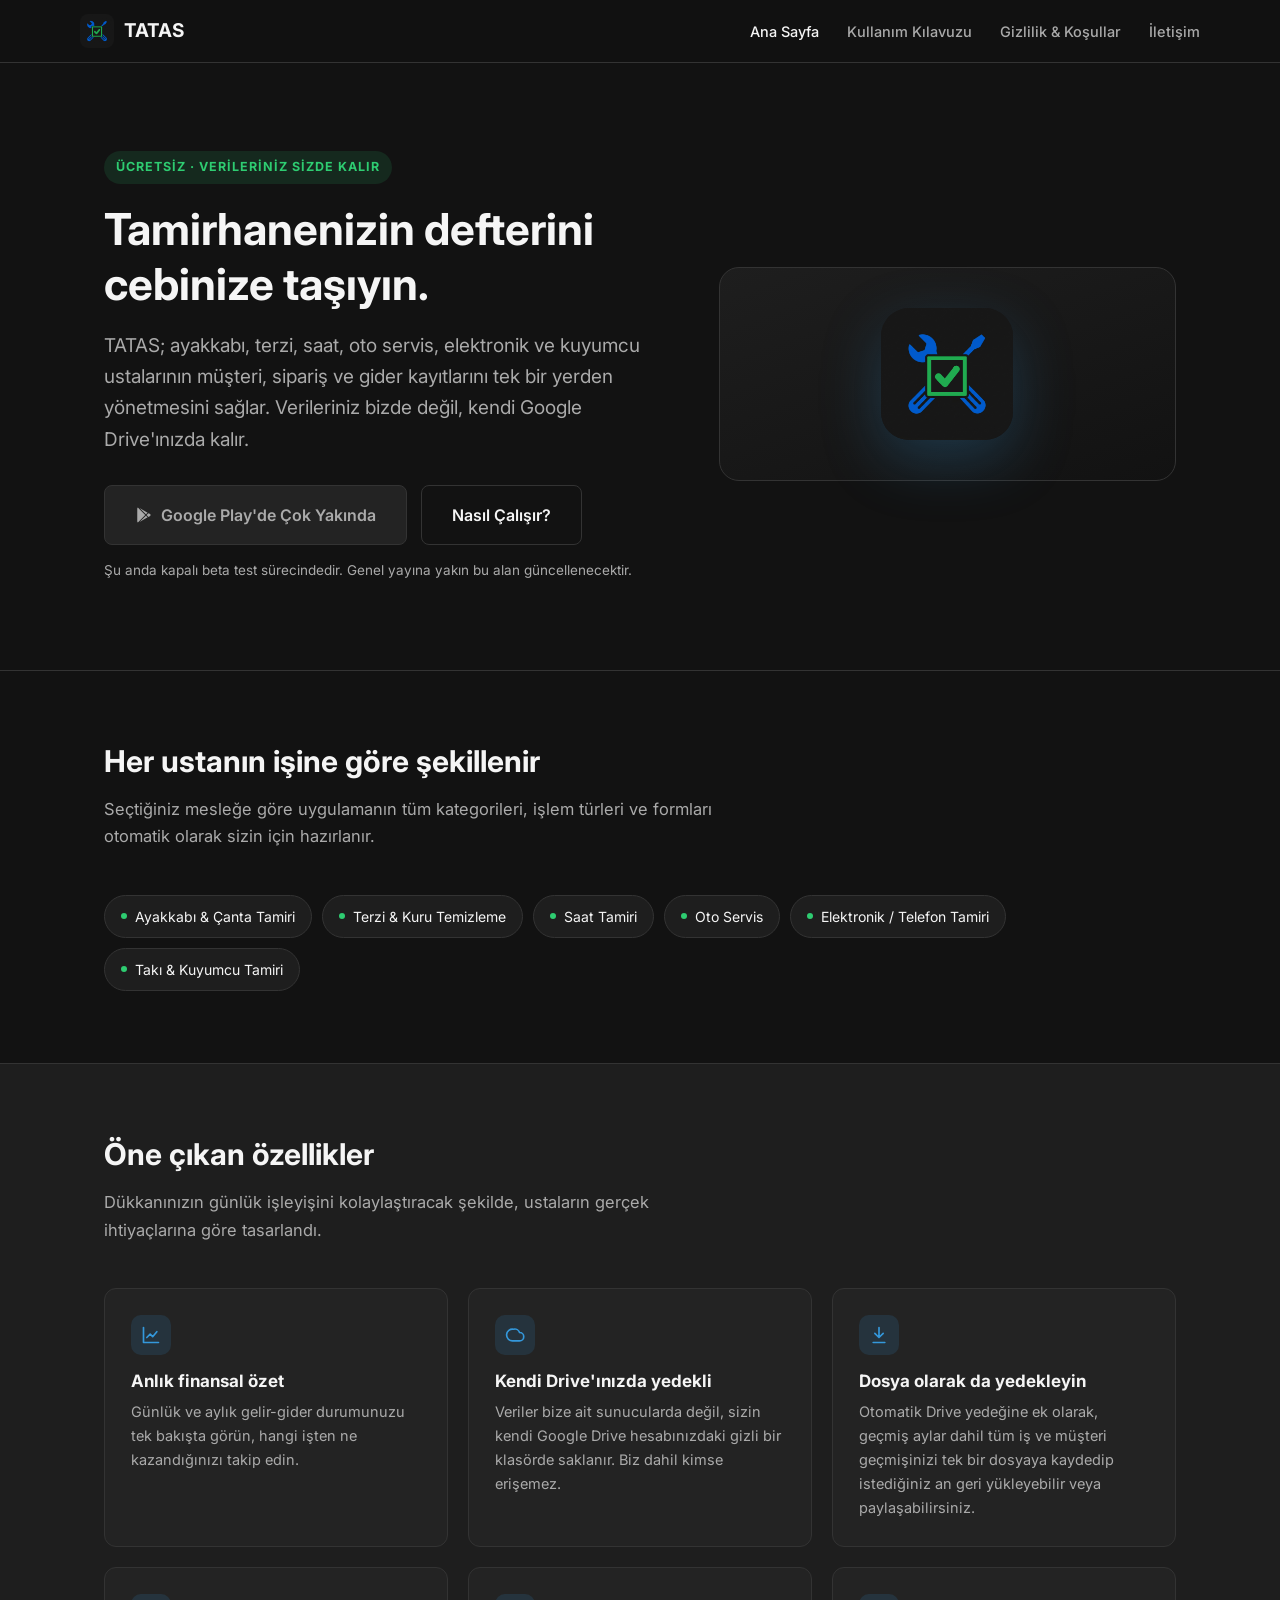
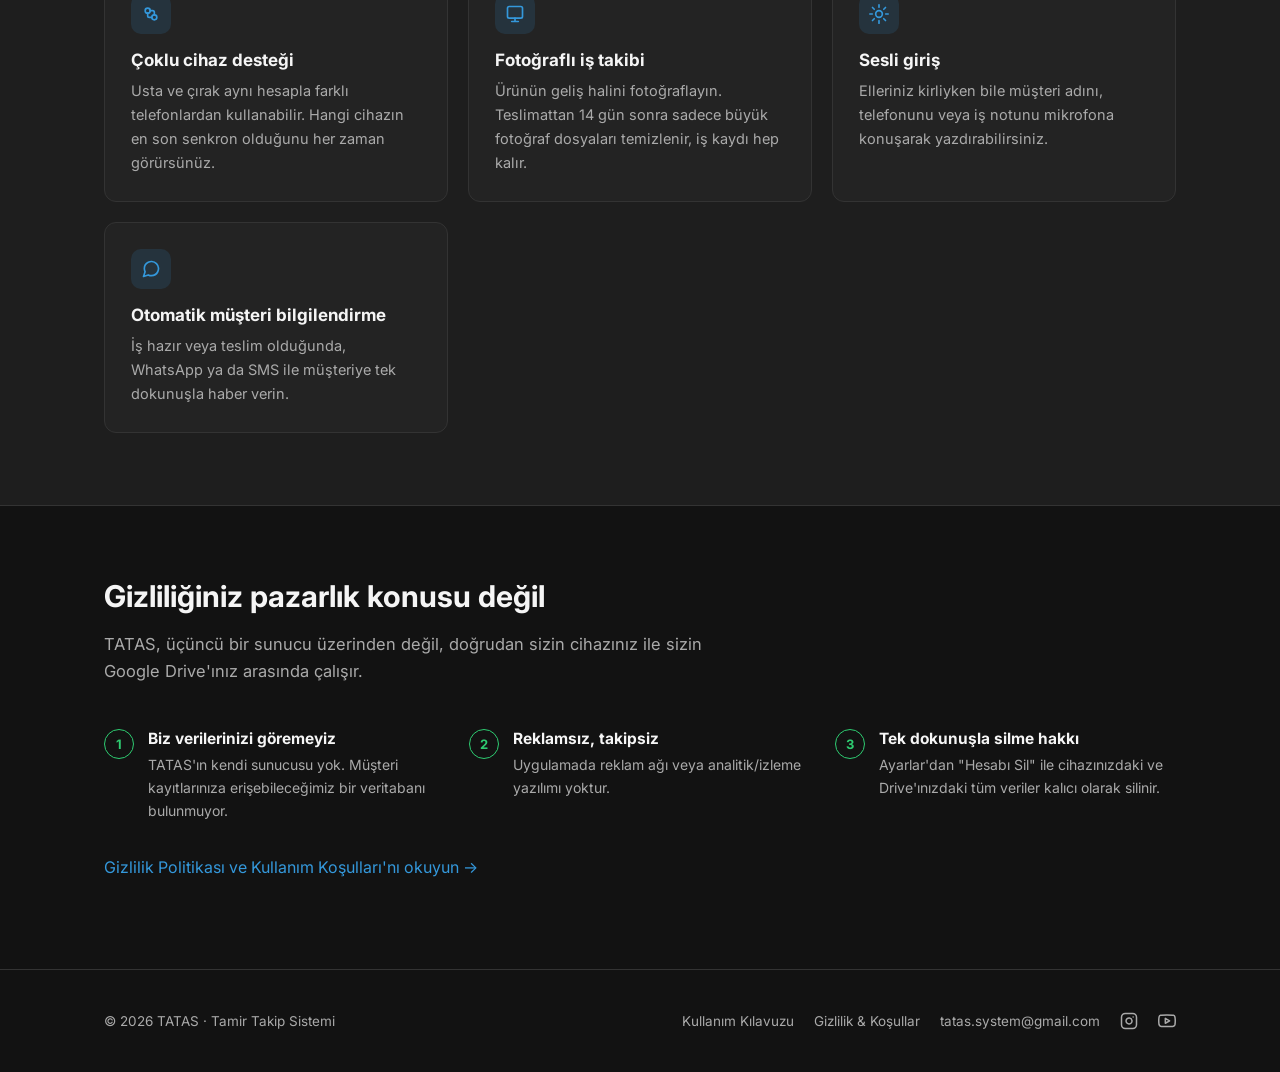
==== index.html @ a0e90cfa "Google Search Console site dogrulama meta etiketi ekle OAuth branding dogrulamasi icin tatas-system." ====
<!doctype html>
<html lang="tr">
<head>
  <meta charset="UTF-8">
  <meta name="viewport" content="width=device-width, initial-scale=1.0">
  <title>TATAS — Tamir Takip Sistemi</title>
  <meta name="description" content="TATAS, tamir ve bakım işletmeleri için ücretsiz, verilerinizi kendi Google Drive'ınızda tutan bir müşteri ve iş takip uygulamasıdır.">
  <meta name="google-site-verification" content="QL9wcy5f9IL57HP7pMxG51lnb5MrycVQXqGRYBesB2k" />
  <link rel="icon" href="img/favicon.png">
  <link rel="preconnect" href="https://fonts.googleapis.com">
  <link rel="preconnect" href="https://fonts.gstatic.com" crossorigin>
  <link href="https://fonts.googleapis.com/css2?family=Inter:wght@400;500;600;700&display=swap" rel="stylesheet">
  <link rel="stylesheet" href="css/style.css">
</head>
<body>

  <header class="site-header">
    <div class="container nav">
      <a class="brand" href="index.html">
        <img src="img/icon.png" alt="">
        <span>TATAS</span>
      </a>
      <button class="nav-toggle" id="navToggle" aria-label="Menüyü aç/kapat" aria-expanded="false">
        <svg width="18" height="18" viewBox="0 0 24 24" fill="none" stroke="currentColor" stroke-width="2"><line x1="3" y1="6" x2="21" y2="6"/><line x1="3" y1="12" x2="21" y2="12"/><line x1="3" y1="18" x2="21" y2="18"/></svg>
      </button>
      <ul class="nav-links" id="navLinks">
        <li><a href="index.html" class="active">Ana Sayfa</a></li>
        <li><a href="kullanim-kilavuzu.html">Kullanım Kılavuzu</a></li>
        <li><a href="yasal.html">Gizlilik &amp; Koşullar</a></li>
        <li><a href="iletisim.html">İletişim</a></li>
      </ul>
    </div>
  </header>

  <main>
    <!-- ================= HERO ================= -->
    <section class="hero">
      <div class="container hero-inner">
        <div>
          <span class="eyebrow">Ücretsiz · Verileriniz Sizde Kalır</span>
          <h1>Tamirhanenizin defterini cebinize taşıyın.</h1>
          <p class="lede">TATAS; ayakkabı, terzi, saat, oto servis, elektronik ve kuyumcu ustalarının müşteri, sipariş ve gider kayıtlarını tek bir yerden yönetmesini sağlar. Verileriniz bizde değil, kendi Google Drive'ınızda kalır.</p>
          <div class="hero-actions">
            <!-- Google Play yayına alındığında bu butonu gerçek mağaza linkine bağlayın. -->
            <a href="#" class="btn btn-disabled btn-lg" aria-disabled="true">
              <svg width="18" height="18" viewBox="0 0 24 24" fill="currentColor"><path d="M3 20.5v-17c0-.59.34-1.11.84-1.35L13.69 12l-9.85 9.85c-.5-.24-.84-.76-.84-1.35zM16.81 15.12L6.05 21.34l8.49-8.49 2.27 2.27zM20.16 10.81c.35.28.58.71.58 1.19s-.22.9-.57 1.18l-2.29 1.32-2.5-2.5 2.5-2.5 2.28 1.31zM6.05 2.66l10.76 6.22-2.27 2.27L6.05 2.66z"/></svg>
              Google Play'de Çok Yakında
            </a>
            <a href="kullanim-kilavuzu.html" class="btn btn-outline btn-lg">Nasıl Çalışır?</a>
          </div>
          <p class="hero-note">Şu anda kapalı beta test sürecindedir. Genel yayına yakın bu alan güncellenecektir.</p>
        </div>
        <div class="hero-visual">
          <img src="img/icon.png" alt="TATAS uygulama simgesi">
        </div>
      </div>
    </section>

    <!-- ================= KİMLER İÇİN ================= -->
    <section class="section section-border">
      <div class="container">
        <div class="section-head">
          <h2>Her ustanın işine göre şekillenir</h2>
          <p>Seçtiğiniz mesleğe göre uygulamanın tüm kategorileri, işlem türleri ve formları otomatik olarak sizin için hazırlanır.</p>
        </div>
        <div class="pill-row">
          <span class="pill"><span class="dot"></span>Ayakkabı &amp; Çanta Tamiri</span>
          <span class="pill"><span class="dot"></span>Terzi &amp; Kuru Temizleme</span>
          <span class="pill"><span class="dot"></span>Saat Tamiri</span>
          <span class="pill"><span class="dot"></span>Oto Servis</span>
          <span class="pill"><span class="dot"></span>Elektronik / Telefon Tamiri</span>
          <span class="pill"><span class="dot"></span>Takı &amp; Kuyumcu Tamiri</span>
        </div>
      </div>
    </section>

    <!-- ================= ÖZELLİKLER ================= -->
    <section class="section section-alt section-border">
      <div class="container">
        <div class="section-head">
          <h2>Öne çıkan özellikler</h2>
          <p>Dükkanınızın günlük işleyişini kolaylaştıracak şekilde, ustaların gerçek ihtiyaçlarına göre tasarlandı.</p>
        </div>
        <div class="grid">

          <div class="card">
            <div class="icon"><svg viewBox="0 0 24 24" fill="none" stroke="currentColor" stroke-width="2" stroke-linecap="round" stroke-linejoin="round"><path d="M3 3v18h18M7 15l4-4 3 3 5-6"/></svg></div>
            <h3>Anlık finansal özet</h3>
            <p>Günlük ve aylık gelir-gider durumunuzu tek bakışta görün, hangi işten ne kazandığınızı takip edin.</p>
          </div>

          <div class="card">
            <div class="icon"><svg viewBox="0 0 24 24" fill="none" stroke="currentColor" stroke-width="2" stroke-linecap="round" stroke-linejoin="round"><path d="M17.5 19H9a7 7 0 111.1-13.9A6 6 0 0117.5 9a4.5 4.5 0 010 10z"/></svg></div>
            <h3>Kendi Drive'ınızda yedekli</h3>
            <p>Veriler bize ait sunucularda değil, sizin kendi Google Drive hesabınızdaki gizli bir klasörde saklanır. Biz dahil kimse erişemez.</p>
          </div>

          <div class="card">
            <div class="icon"><svg viewBox="0 0 24 24" fill="none" stroke="currentColor" stroke-width="2" stroke-linecap="round" stroke-linejoin="round"><path d="M12 3v12M7 10l5 5 5-5M5 21h14"/></svg></div>
            <h3>Dosya olarak da yedekleyin</h3>
            <p>Otomatik Drive yedeğine ek olarak, geçmiş aylar dahil tüm iş ve müşteri geçmişinizi tek bir dosyaya kaydedip istediğiniz an geri yükleyebilir veya paylaşabilirsiniz.</p>
          </div>

          <div class="card">
            <div class="icon"><svg viewBox="0 0 24 24" fill="none" stroke="currentColor" stroke-width="2" stroke-linecap="round" stroke-linejoin="round"><circle cx="8" cy="8" r="3"/><circle cx="16" cy="16" r="3"/><path d="M8 11v3a2 2 0 002 2h3M16 13v-3a2 2 0 00-2-2h-3"/></svg></div>
            <h3>Çoklu cihaz desteği</h3>
            <p>Usta ve çırak aynı hesapla farklı telefonlardan kullanabilir. Hangi cihazın en son senkron olduğunu her zaman görürsünüz.</p>
          </div>

          <div class="card">
            <div class="icon"><svg viewBox="0 0 24 24" fill="none" stroke="currentColor" stroke-width="2" stroke-linecap="round" stroke-linejoin="round"><rect x="3" y="3" width="18" height="14" rx="2"/><path d="M8 21h8M12 17v4"/></svg></div>
            <h3>Fotoğraflı iş takibi</h3>
            <p>Ürünün geliş halini fotoğraflayın. Teslimattan 14 gün sonra sadece büyük fotoğraf dosyaları temizlenir, iş kaydı hep kalır.</p>
          </div>

          <div class="card">
            <div class="icon"><svg viewBox="0 0 24 24" fill="none" stroke="currentColor" stroke-width="2" stroke-linecap="round" stroke-linejoin="round"><path d="M12 1v3M12 20v3M4.2 4.2l2.1 2.1M17.7 17.7l2.1 2.1M1 12h3M20 12h3M4.2 19.8l2.1-2.1M17.7 6.3l2.1-2.1"/><circle cx="12" cy="12" r="4"/></svg></div>
            <h3>Sesli giriş</h3>
            <p>Elleriniz kirliyken bile müşteri adını, telefonunu veya iş notunu mikrofona konuşarak yazdırabilirsiniz.</p>
          </div>

          <div class="card">
            <div class="icon"><svg viewBox="0 0 24 24" fill="none" stroke="currentColor" stroke-width="2" stroke-linecap="round" stroke-linejoin="round"><path d="M21 11.5a8.38 8.38 0 01-.9 3.8 8.5 8.5 0 01-7.6 4.7 8.38 8.38 0 01-3.8-.9L3 21l1.9-5.7a8.38 8.38 0 01-.9-3.8 8.5 8.5 0 014.7-7.6 8.38 8.38 0 013.8-.9h.5a8.48 8.48 0 018 8v.5z"/></svg></div>
            <h3>Otomatik müşteri bilgilendirme</h3>
            <p>İş hazır veya teslim olduğunda, WhatsApp ya da SMS ile müşteriye tek dokunuşla haber verin.</p>
          </div>

        </div>
      </div>
    </section>

    <!-- ================= GÜVEN ================= -->
    <section class="section">
      <div class="container">
        <div class="section-head">
          <h2>Gizliliğiniz pazarlık konusu değil</h2>
          <p>TATAS, üçüncü bir sunucu üzerinden değil, doğrudan sizin cihazınız ile sizin Google Drive'ınız arasında çalışır.</p>
        </div>
        <div class="trust">
          <div class="item">
            <span class="num">1</span>
            <div>
              <h4>Biz verilerinizi göremeyiz</h4>
              <p>TATAS'ın kendi sunucusu yok. Müşteri kayıtlarınıza erişebileceğimiz bir veritabanı bulunmuyor.</p>
            </div>
          </div>
          <div class="item">
            <span class="num">2</span>
            <div>
              <h4>Reklamsız, takipsiz</h4>
              <p>Uygulamada reklam ağı veya analitik/izleme yazılımı yoktur.</p>
            </div>
          </div>
          <div class="item">
            <span class="num">3</span>
            <div>
              <h4>Tek dokunuşla silme hakkı</h4>
              <p>Ayarlar'dan "Hesabı Sil" ile cihazınızdaki ve Drive'ınızdaki tüm veriler kalıcı olarak silinir.</p>
            </div>
          </div>
        </div>
        <p style="margin-top:32px;"><a href="yasal.html">Gizlilik Politikası ve Kullanım Koşulları'nı okuyun →</a></p>
      </div>
    </section>
  </main>

  <footer class="site-footer">
    <div class="container footer-inner">
      <span>© 2026 TATAS · Tamir Takip Sistemi</span>
      <ul class="footer-links">
        <li><a href="kullanim-kilavuzu.html">Kullanım Kılavuzu</a></li>
        <li><a href="yasal.html">Gizlilik &amp; Koşullar</a></li>
        <li><a href="mailto:tatas.system@gmail.com">tatas.system@gmail.com</a></li>
        <li class="footer-social-item"><a href="https://www.instagram.com/tatas.app/" target="_blank" rel="noopener" aria-label="Instagram"><svg viewBox="0 0 24 24" fill="none" stroke="currentColor" stroke-width="2" stroke-linecap="round" stroke-linejoin="round"><rect x="2" y="2" width="20" height="20" rx="5"/><path d="M16 11.37A4 4 0 1112.63 8 4 4 0 0116 11.37z"/><line x1="17.5" y1="6.5" x2="17.5" y2="6.5"/></svg></a></li>
        <li class="footer-social-item"><a href="https://www.youtube.com/@TATASAPP" target="_blank" rel="noopener" aria-label="YouTube"><svg viewBox="0 0 24 24" fill="none" stroke="currentColor" stroke-width="2" stroke-linecap="round" stroke-linejoin="round"><path d="M22.54 6.42a2.78 2.78 0 00-1.94-2C18.88 4 12 4 12 4s-6.88 0-8.6.46a2.78 2.78 0 00-1.94 2A29 29 0 001 11.75a29 29 0 00.46 5.33A2.78 2.78 0 003.4 19c1.72.46 8.6.46 8.6.46s6.88 0 8.6-.46a2.78 2.78 0 001.94-2 29 29 0 00.46-5.25 29 29 0 00-.46-5.33z"/><polygon points="9.75 15.02 15.5 11.75 9.75 8.48 9.75 15.02"/></svg></a></li>
      </ul>
    </div>
  </footer>

  <script>
    var toggle = document.getElementById('navToggle');
    var links = document.getElementById('navLinks');
    if (toggle) {
      toggle.addEventListener('click', function () {
        var open = links.classList.toggle('is-open');
        toggle.setAttribute('aria-expanded', open ? 'true' : 'false');
      });
    }
  </script>
</body>
</html>
---- css/style.css ----
/* ==========================================================================
   TATAS — Ortak Stil Dosyası
   Renk paleti, uygulamanın kendi tema dosyasından (src/constants/theme.ts)
   birebir alınmıştır — web sitesi ile uygulama aynı görsel kimliği paylaşır.
   ========================================================================== */

:root {
  --bg: #121212;
  --surface: #1E1E1E;
  --surface-raised: #232323;
  --primary: #3498DB;
  --primary-dim: #2A79AD;
  --secondary: #2ECC71;
  --text: #F5F5F5;
  --text-secondary: #AAAAAA;
  --border: #333333;
  --error: #E74C3C;

  --max-width: 1120px;
  --radius: 12px;
  --radius-sm: 8px;
}

* { box-sizing: border-box; }

html { scroll-behavior: smooth; }

body {
  margin: 0;
  background: var(--bg);
  color: var(--text);
  font-family: "Inter", -apple-system, BlinkMacSystemFont, "Segoe UI", Roboto, sans-serif;
  font-size: 16px;
  line-height: 1.65;
  -webkit-font-smoothing: antialiased;
}

h1, h2, h3, h4 {
  font-family: "Inter", -apple-system, BlinkMacSystemFont, "Segoe UI", Roboto, sans-serif;
  font-weight: 700;
  line-height: 1.25;
  text-wrap: balance;
  margin: 0 0 16px;
}

p { margin: 0 0 16px; color: var(--text); }
p.lede { color: var(--text-secondary); font-size: 18px; }

a { color: var(--primary); text-decoration: none; }
a:hover { text-decoration: underline; }
a:focus-visible, button:focus-visible, .btn:focus-visible {
  outline: 2px solid var(--primary);
  outline-offset: 3px;
  border-radius: 4px;
}

img { max-width: 100%; display: block; }

.container {
  max-width: var(--max-width);
  margin: 0 auto;
  padding: 0 24px;
}

/* ---------------- Header / Nav ---------------- */

.site-header {
  position: sticky;
  top: 0;
  z-index: 50;
  background: rgba(18, 18, 18, 0.92);
  backdrop-filter: blur(8px);
  border-bottom: 1px solid var(--border);
}

.nav {
  display: flex;
  align-items: center;
  justify-content: space-between;
  padding: 14px 0;
  gap: 24px;
}

.brand {
  display: flex;
  align-items: center;
  gap: 10px;
  font-weight: 700;
  font-size: 19px;
  color: var(--text);
}
.brand img { width: 34px; height: 34px; border-radius: 8px; }
.brand:hover { text-decoration: none; }

.nav-links {
  display: flex;
  align-items: center;
  gap: 28px;
  list-style: none;
  margin: 0;
  padding: 0;
}
.nav-links a {
  color: var(--text-secondary);
  font-size: 14.5px;
  font-weight: 500;
}
.nav-links a:hover, .nav-links a.active { color: var(--text); text-decoration: none; }

.nav-toggle { display: none; }

@media (max-width: 720px) {
  .nav-links {
    position: absolute;
    top: 100%;
    left: 0;
    right: 0;
    background: var(--surface);
    border-bottom: 1px solid var(--border);
    flex-direction: column;
    align-items: flex-start;
    padding: 16px 24px 20px;
    gap: 16px;
    display: none;
  }
  .nav-links.is-open { display: flex; }
  .nav-toggle {
    display: inline-flex;
    align-items: center;
    justify-content: center;
    width: 38px; height: 38px;
    background: transparent;
    border: 1px solid var(--border);
    border-radius: var(--radius-sm);
    color: var(--text);
    cursor: pointer;
  }
}

/* ---------------- Buttons ---------------- */

.btn {
  display: inline-flex;
  align-items: center;
  justify-content: center;
  gap: 8px;
  padding: 13px 24px;
  border-radius: var(--radius-sm);
  font-weight: 600;
  font-size: 15px;
  border: 1px solid transparent;
  cursor: pointer;
  transition: transform 0.12s ease, background-color 0.12s ease, border-color 0.12s ease;
}
.btn:hover { text-decoration: none; }
@media (prefers-reduced-motion: no-preference) {
  .btn:hover { transform: translateY(-1px); }
}

.btn-primary { background: var(--primary); color: #08131A; }
.btn-primary:hover { background: #4EA8E6; }

.btn-outline { background: transparent; color: var(--text); border-color: var(--border); }
.btn-outline:hover { border-color: var(--text-secondary); }

.btn-disabled {
  background: var(--surface-raised);
  color: var(--text-secondary);
  border-color: var(--border);
  cursor: not-allowed;
}
.btn-disabled:hover { transform: none; }

.btn-lg { padding: 16px 30px; font-size: 16px; }

/* ---------------- Hero ---------------- */

.hero {
  padding: 88px 0 72px;
  border-bottom: 1px solid var(--border);
}
.hero-inner {
  display: grid;
  grid-template-columns: 1.1fr 0.9fr;
  gap: 56px;
  align-items: center;
}
.eyebrow {
  display: inline-block;
  font-size: 12.5px;
  font-weight: 700;
  letter-spacing: 0.08em;
  text-transform: uppercase;
  color: var(--secondary);
  background: rgba(46, 204, 113, 0.12);
  padding: 6px 12px;
  border-radius: 999px;
  margin-bottom: 18px;
}
.hero h1 { font-size: 44px; margin-bottom: 18px; }
.hero .lede { font-size: 19px; max-width: 52ch; margin-bottom: 30px; }
.hero-actions { display: flex; align-items: center; gap: 14px; flex-wrap: wrap; margin-bottom: 14px; }
.hero-note { font-size: 13.5px; color: var(--text-secondary); }

.hero-visual {
  background: linear-gradient(160deg, var(--surface) 0%, var(--bg) 100%);
  border: 1px solid var(--border);
  border-radius: 20px;
  padding: 40px;
  display: flex;
  align-items: center;
  justify-content: center;
}
.hero-visual img { width: 132px; height: 132px; border-radius: 28px; box-shadow: 0 20px 60px rgba(52, 152, 219, 0.25); }

@media (max-width: 860px) {
  .hero { padding: 56px 0 48px; }
  .hero-inner { grid-template-columns: 1fr; gap: 32px; }
  .hero h1 { font-size: 32px; }
  .hero-visual { order: -1; padding: 28px; }
  .hero-visual img { width: 92px; height: 92px; }
}

/* ---------------- Sections ---------------- */

.section { padding: 72px 0; }
.section-border { border-bottom: 1px solid var(--border); }
.section-alt { background: var(--surface); }

.section-head { max-width: 62ch; margin-bottom: 44px; }
.section-head h2 { font-size: 30px; }
.section-head p { color: var(--text-secondary); font-size: 16.5px; }

@media (max-width: 720px) {
  .section { padding: 48px 0; }
  .section-head h2 { font-size: 24px; }
}

/* ---------------- Feature grid ---------------- */

.grid {
  display: grid;
  grid-template-columns: repeat(3, 1fr);
  gap: 20px;
}
@media (max-width: 900px) { .grid { grid-template-columns: repeat(2, 1fr); } }
@media (max-width: 600px) { .grid { grid-template-columns: 1fr; } }

.card {
  background: var(--surface);
  border: 1px solid var(--border);
  border-radius: var(--radius);
  padding: 26px;
}
.section-alt .card { background: var(--surface-raised); }

.card .icon {
  width: 40px; height: 40px;
  border-radius: 10px;
  background: rgba(52, 152, 219, 0.14);
  color: var(--primary);
  display: flex; align-items: center; justify-content: center;
  margin-bottom: 16px;
}
.card .icon svg { width: 20px; height: 20px; }
.card h3 { font-size: 17px; margin-bottom: 8px; }
.card p { color: var(--text-secondary); font-size: 14.5px; margin-bottom: 0; }

/* ---------------- Profession pills ---------------- */

.pill-row { display: flex; flex-wrap: wrap; gap: 10px; }
.pill {
  display: inline-flex;
  align-items: center;
  gap: 8px;
  background: var(--surface);
  border: 1px solid var(--border);
  border-radius: 999px;
  padding: 9px 16px;
  font-size: 14px;
  color: var(--text);
}
.section-alt .pill { background: var(--surface-raised); }
.pill .dot { width: 6px; height: 6px; border-radius: 50%; background: var(--secondary); }

/* ---------------- Trust / privacy strip ---------------- */

.trust {
  display: grid;
  grid-template-columns: repeat(3, 1fr);
  gap: 24px;
}
@media (max-width: 800px) { .trust { grid-template-columns: 1fr; } }
.trust .item { display: flex; gap: 14px; }
.trust .num {
  flex-shrink: 0;
  width: 30px; height: 30px;
  border-radius: 50%;
  border: 1px solid var(--secondary);
  color: var(--secondary);
  display: flex; align-items: center; justify-content: center;
  font-size: 13px; font-weight: 700;
}
.trust h4 { font-size: 15.5px; margin-bottom: 4px; }
.trust p { font-size: 14px; color: var(--text-secondary); margin-bottom: 0; }

/* ---------------- Footer ---------------- */

.site-footer {
  border-top: 1px solid var(--border);
  padding: 40px 0;
  color: var(--text-secondary);
  font-size: 13.5px;
}
.footer-inner {
  display: flex;
  justify-content: space-between;
  align-items: center;
  flex-wrap: wrap;
  gap: 16px;
}
.footer-links { display: flex; align-items: center; gap: 20px; list-style: none; margin: 0; padding: 0; }
.footer-links a { color: var(--text-secondary); }
.footer-links a:hover { color: var(--text); }
.footer-social-item a { display: flex; }
.footer-social-item svg { width: 18px; height: 18px; }

/* ---------------- Page header (guide / legal) ---------------- */

.page-hero {
  padding: 56px 0 40px;
  border-bottom: 1px solid var(--border);
}
.page-hero h1 { font-size: 34px; margin-bottom: 10px; }
.page-hero p { color: var(--text-secondary); font-size: 17px; max-width: 60ch; margin-bottom: 0; }

/* ---------------- Guide steps ---------------- */

.steps { counter-reset: step; }
.step {
  display: grid;
  grid-template-columns: 56px 1fr;
  gap: 20px;
  padding: 28px 0;
  border-bottom: 1px solid var(--border);
}
.step:last-child { border-bottom: none; }
.step-num {
  counter-increment: step;
  width: 40px; height: 40px;
  border-radius: 10px;
  background: var(--surface);
  border: 1px solid var(--border);
  color: var(--primary);
  display: flex; align-items: center; justify-content: center;
  font-weight: 700;
  font-size: 15px;
}
.step-num::before { content: counter(step); }
.step h3 { font-size: 18px; margin-bottom: 6px; }
.step p { color: var(--text-secondary); margin-bottom: 10px; }
.step ul { margin: 0 0 10px; padding-left: 20px; color: var(--text-secondary); }
.step ul li { margin-bottom: 6px; }
.step .tip {
  display: inline-block;
  background: rgba(46, 204, 113, 0.1);
  border-left: 3px solid var(--secondary);
  border-radius: 0 8px 8px 0;
  padding: 10px 14px;
  font-size: 14px;
  color: var(--text);
}

@media (max-width: 560px) {
  .step { grid-template-columns: 1fr; gap: 10px; }
}

/* ---------------- FAQ ---------------- */

.faq-item { border-bottom: 1px solid var(--border); padding: 20px 0; }
.faq-item:last-child { border-bottom: none; }
.faq-item h4 { font-size: 16px; margin-bottom: 8px; }
.faq-item p { color: var(--text-secondary); margin-bottom: 0; font-size: 15px; }

/* ---------------- Legal document ---------------- */

.legal-switch {
  display: flex;
  gap: 8px;
  margin-bottom: 8px;
}
.legal-switch button {
  background: var(--surface);
  border: 1px solid var(--border);
  color: var(--text-secondary);
  padding: 10px 18px;
  border-radius: var(--radius-sm);
  font-size: 14px;
  font-weight: 600;
  cursor: pointer;
}
.legal-switch button.is-active { color: var(--bg); background: var(--primary); border-color: var(--primary); }

.legal-doc { max-width: 760px; }
.legal-doc h2 { font-size: 21px; margin-top: 40px; }
.legal-doc h2:first-child { margin-top: 0; }
.legal-doc h3 { font-size: 16px; margin-top: 22px; }
.legal-doc p, .legal-doc li { color: var(--text-secondary); font-size: 15px; }
.legal-doc strong { color: var(--text); }
.legal-doc ul, .legal-doc ol { padding-left: 22px; }
.legal-doc .callout {
  background: var(--surface);
  border-left: 3px solid var(--primary);
  border-radius: 0 10px 10px 0;
  padding: 16px 20px;
  margin: 18px 0;
}
.legal-doc .callout p { color: var(--text); margin-bottom: 0; font-size: 14.5px; }
.legal-doc .meta { color: var(--text-secondary); font-size: 13.5px; margin-bottom: 36px; }
.legal-doc table { width: 100%; border-collapse: collapse; margin: 16px 0; font-size: 14px; }
.legal-doc th, .legal-doc td { text-align: left; padding: 10px 12px; border-bottom: 1px solid var(--border); }
.legal-doc th { color: var(--text-secondary); font-weight: 600; font-size: 12.5px; text-transform: uppercase; letter-spacing: 0.04em; }
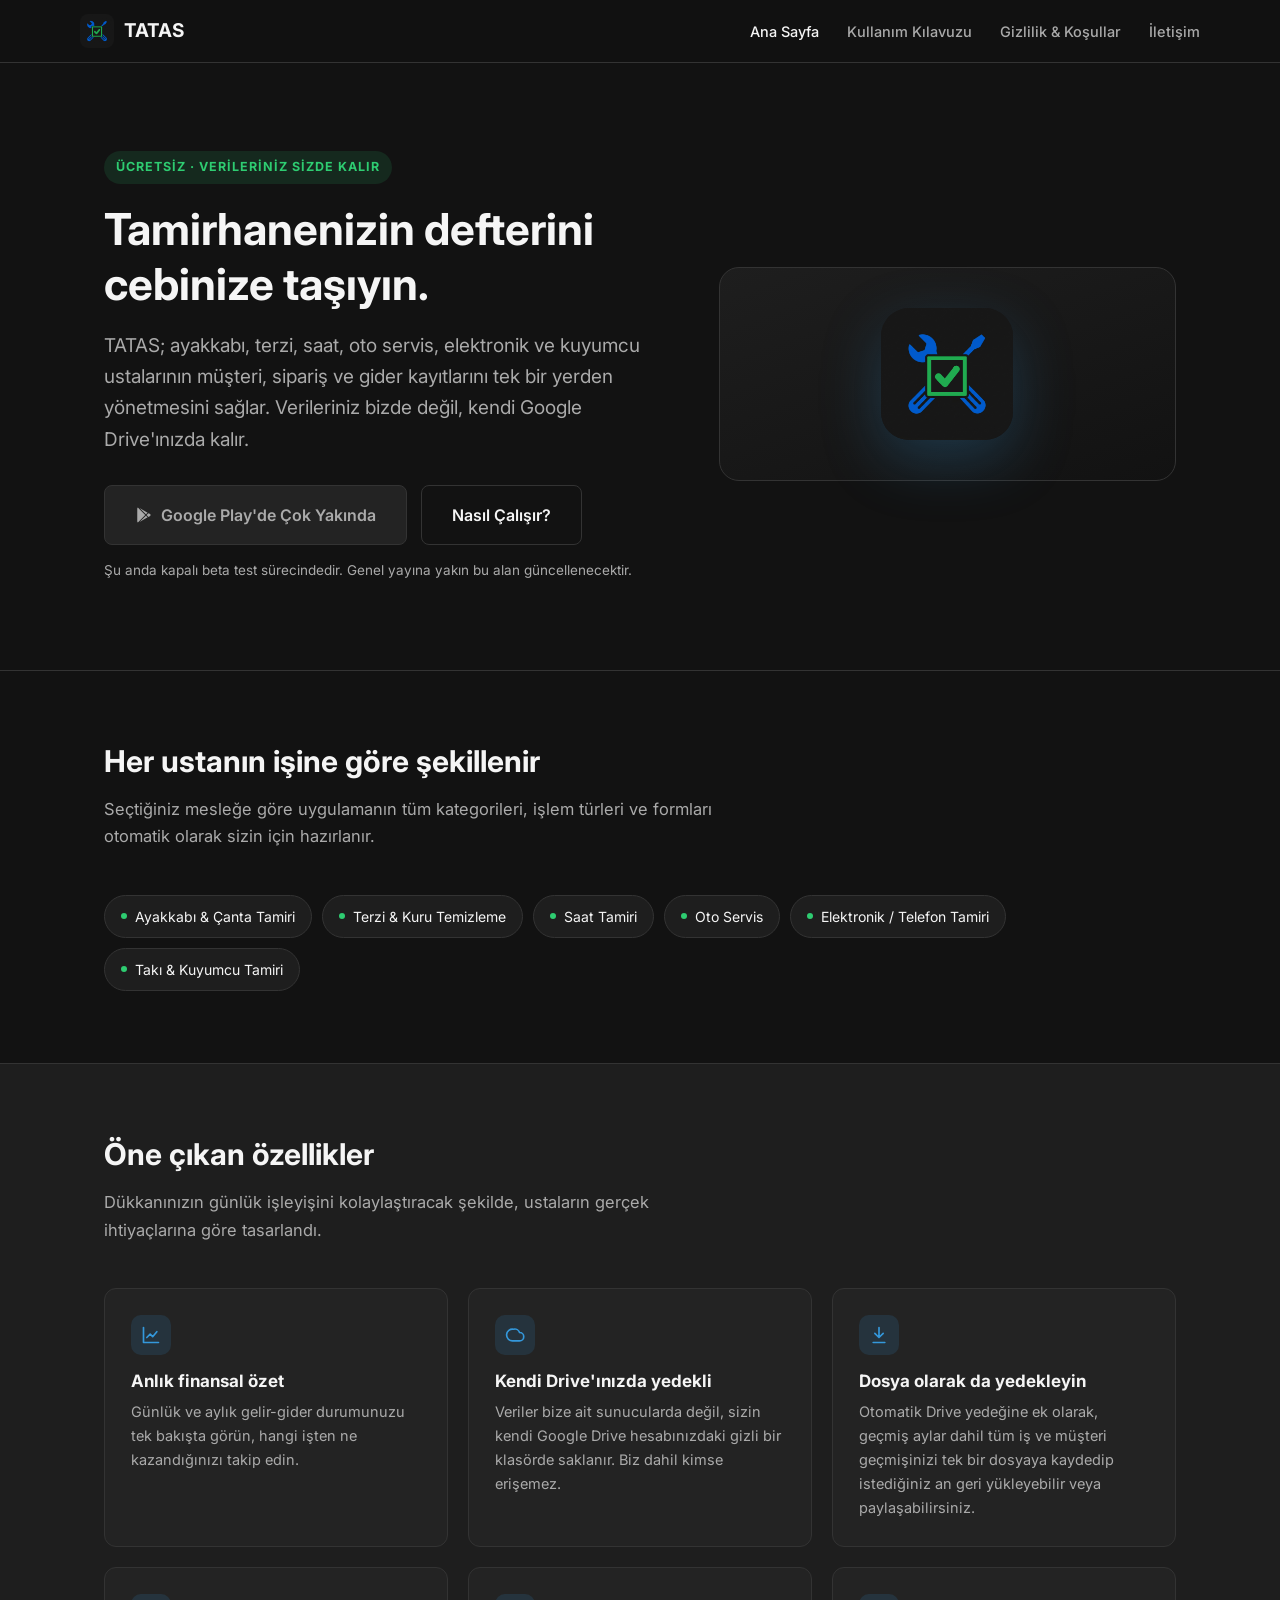
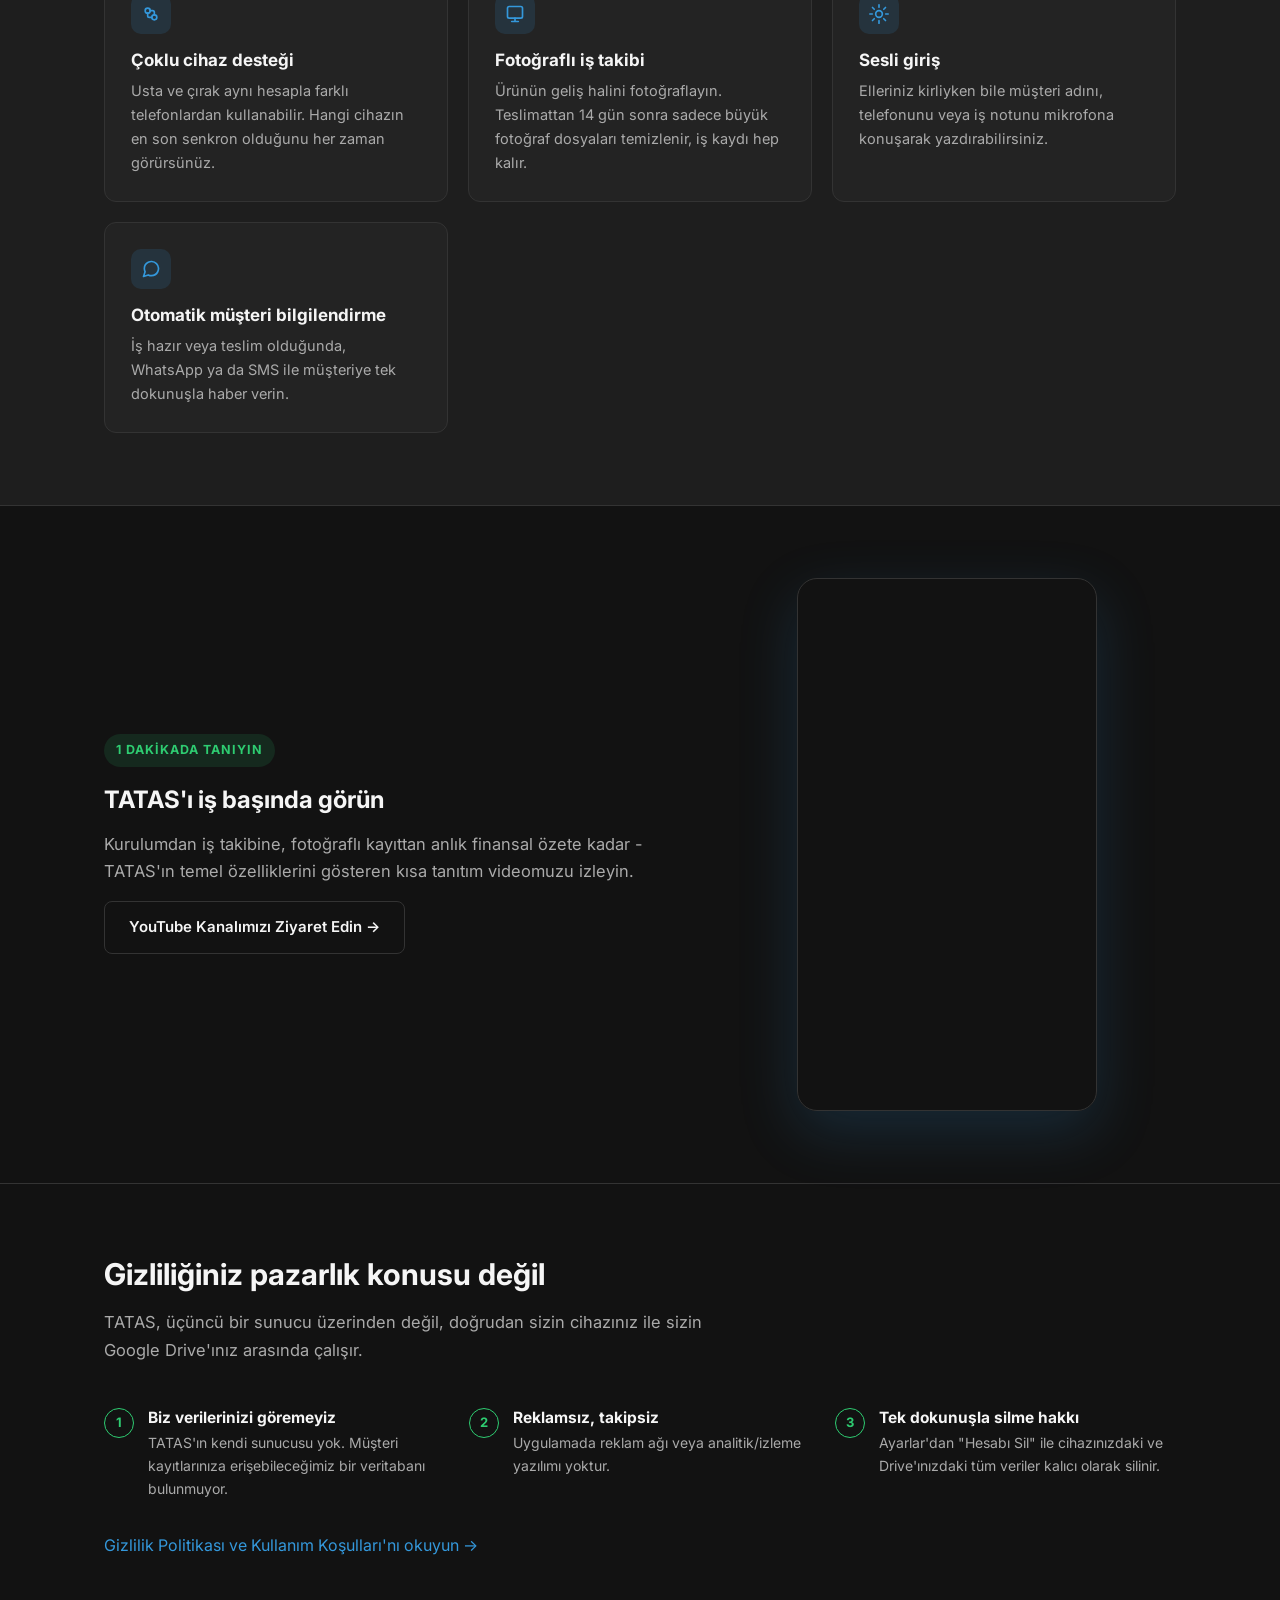
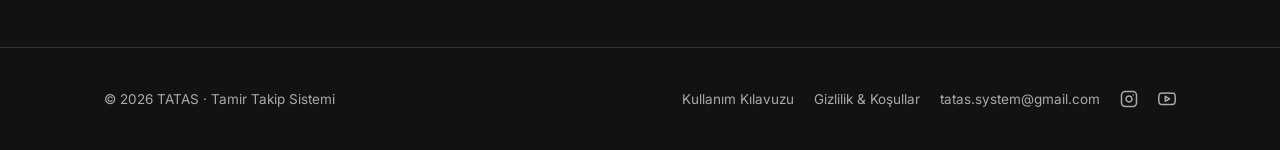
==== commit 4ce3f227: "Ana sayfaya tanıtım videosu bölümü ekle YouTube Shorts tanıtım videosu, gizlilik dostu youtube-nocoo" ====
--- a/index.html
+++ b/index.html
@@ -26,7 +26,7 @@
       <ul class="nav-links" id="navLinks">
         <li><a href="index.html" class="active">Ana Sayfa</a></li>
         <li><a href="kullanim-kilavuzu.html">Kullanım Kılavuzu</a></li>
-        <li><a href="yasal.html">Gizlilik &amp; Koşullar</a></li>
+        <li><a href="yasal.html#gizlilik">Gizlilik &amp; Koşullar</a></li>
         <li><a href="iletisim.html">İletişim</a></li>
       </ul>
     </div>
@@ -129,6 +129,21 @@
       </div>
     </section>
 
+    <!-- ================= TANITIM VİDEOSU ================= -->
+    <section class="section section-border">
+      <div class="container video-section">
+        <div>
+          <span class="eyebrow">1 Dakikada Tanıyın</span>
+          <h2>TATAS'ı iş başında görün</h2>
+          <p class="lede" style="font-size:16.5px;">Kurulumdan iş takibine, fotoğraflı kayıttan anlık finansal özete kadar - TATAS'ın temel özelliklerini gösteren kısa tanıtım videomuzu izleyin.</p>
+          <a href="https://www.youtube.com/@TATASAPP" target="_blank" rel="noopener" class="btn btn-outline">YouTube Kanalımızı Ziyaret Edin →</a>
+        </div>
+        <div class="video-embed">
+          <iframe src="https://www.youtube-nocookie.com/embed/5Pk31ocAYTE" title="TATAS - Tamir Takip Sistemi Tanıtım Videosu" loading="lazy" allow="accelerometer; autoplay; clipboard-write; encrypted-media; gyroscope; picture-in-picture" allowfullscreen></iframe>
+        </div>
+      </div>
+    </section>
+
     <!-- ================= GÜVEN ================= -->
     <section class="section">
       <div class="container">
@@ -159,7 +174,7 @@
             </div>
           </div>
         </div>
-        <p style="margin-top:32px;"><a href="yasal.html">Gizlilik Politikası ve Kullanım Koşulları'nı okuyun →</a></p>
+        <p style="margin-top:32px;"><a href="yasal.html#gizlilik">Gizlilik Politikası ve Kullanım Koşulları'nı okuyun →</a></p>
       </div>
     </section>
   </main>
@@ -169,7 +184,7 @@
       <span>© 2026 TATAS · Tamir Takip Sistemi</span>
       <ul class="footer-links">
         <li><a href="kullanim-kilavuzu.html">Kullanım Kılavuzu</a></li>
-        <li><a href="yasal.html">Gizlilik &amp; Koşullar</a></li>
+        <li><a href="yasal.html#gizlilik">Gizlilik &amp; Koşullar</a></li>
         <li><a href="mailto:tatas.system@gmail.com">tatas.system@gmail.com</a></li>
         <li class="footer-social-item"><a href="https://www.instagram.com/tatas.app/" target="_blank" rel="noopener" aria-label="Instagram"><svg viewBox="0 0 24 24" fill="none" stroke="currentColor" stroke-width="2" stroke-linecap="round" stroke-linejoin="round"><rect x="2" y="2" width="20" height="20" rx="5"/><path d="M16 11.37A4 4 0 1112.63 8 4 4 0 0116 11.37z"/><line x1="17.5" y1="6.5" x2="17.5" y2="6.5"/></svg></a></li>
         <li class="footer-social-item"><a href="https://www.youtube.com/@TATASAPP" target="_blank" rel="noopener" aria-label="YouTube"><svg viewBox="0 0 24 24" fill="none" stroke="currentColor" stroke-width="2" stroke-linecap="round" stroke-linejoin="round"><path d="M22.54 6.42a2.78 2.78 0 00-1.94-2C18.88 4 12 4 12 4s-6.88 0-8.6.46a2.78 2.78 0 00-1.94 2A29 29 0 001 11.75a29 29 0 00.46 5.33A2.78 2.78 0 003.4 19c1.72.46 8.6.46 8.6.46s6.88 0 8.6-.46a2.78 2.78 0 001.94-2 29 29 0 00.46-5.25 29 29 0 00-.46-5.33z"/><polygon points="9.75 15.02 15.5 11.75 9.75 8.48 9.75 15.02"/></svg></a></li>
--- a/css/style.css
+++ b/css/style.css
@@ -221,6 +221,29 @@
   .hero-visual img { width: 92px; height: 92px; }
 }
 
+.video-section {
+  display: grid;
+  grid-template-columns: 1.1fr 0.9fr;
+  gap: 56px;
+  align-items: center;
+}
+.video-embed {
+  width: 100%;
+  max-width: 300px;
+  margin: 0 auto;
+  aspect-ratio: 9 / 16;
+  border-radius: 20px;
+  overflow: hidden;
+  border: 1px solid var(--border);
+  box-shadow: 0 20px 60px rgba(52, 152, 219, 0.18);
+}
+.video-embed iframe { width: 100%; height: 100%; border: 0; display: block; }
+
+@media (max-width: 860px) {
+  .video-section { grid-template-columns: 1fr; gap: 32px; }
+  .video-embed { order: -1; }
+}
+
 /* ---------------- Sections ---------------- */
 
 .section { padding: 72px 0; }
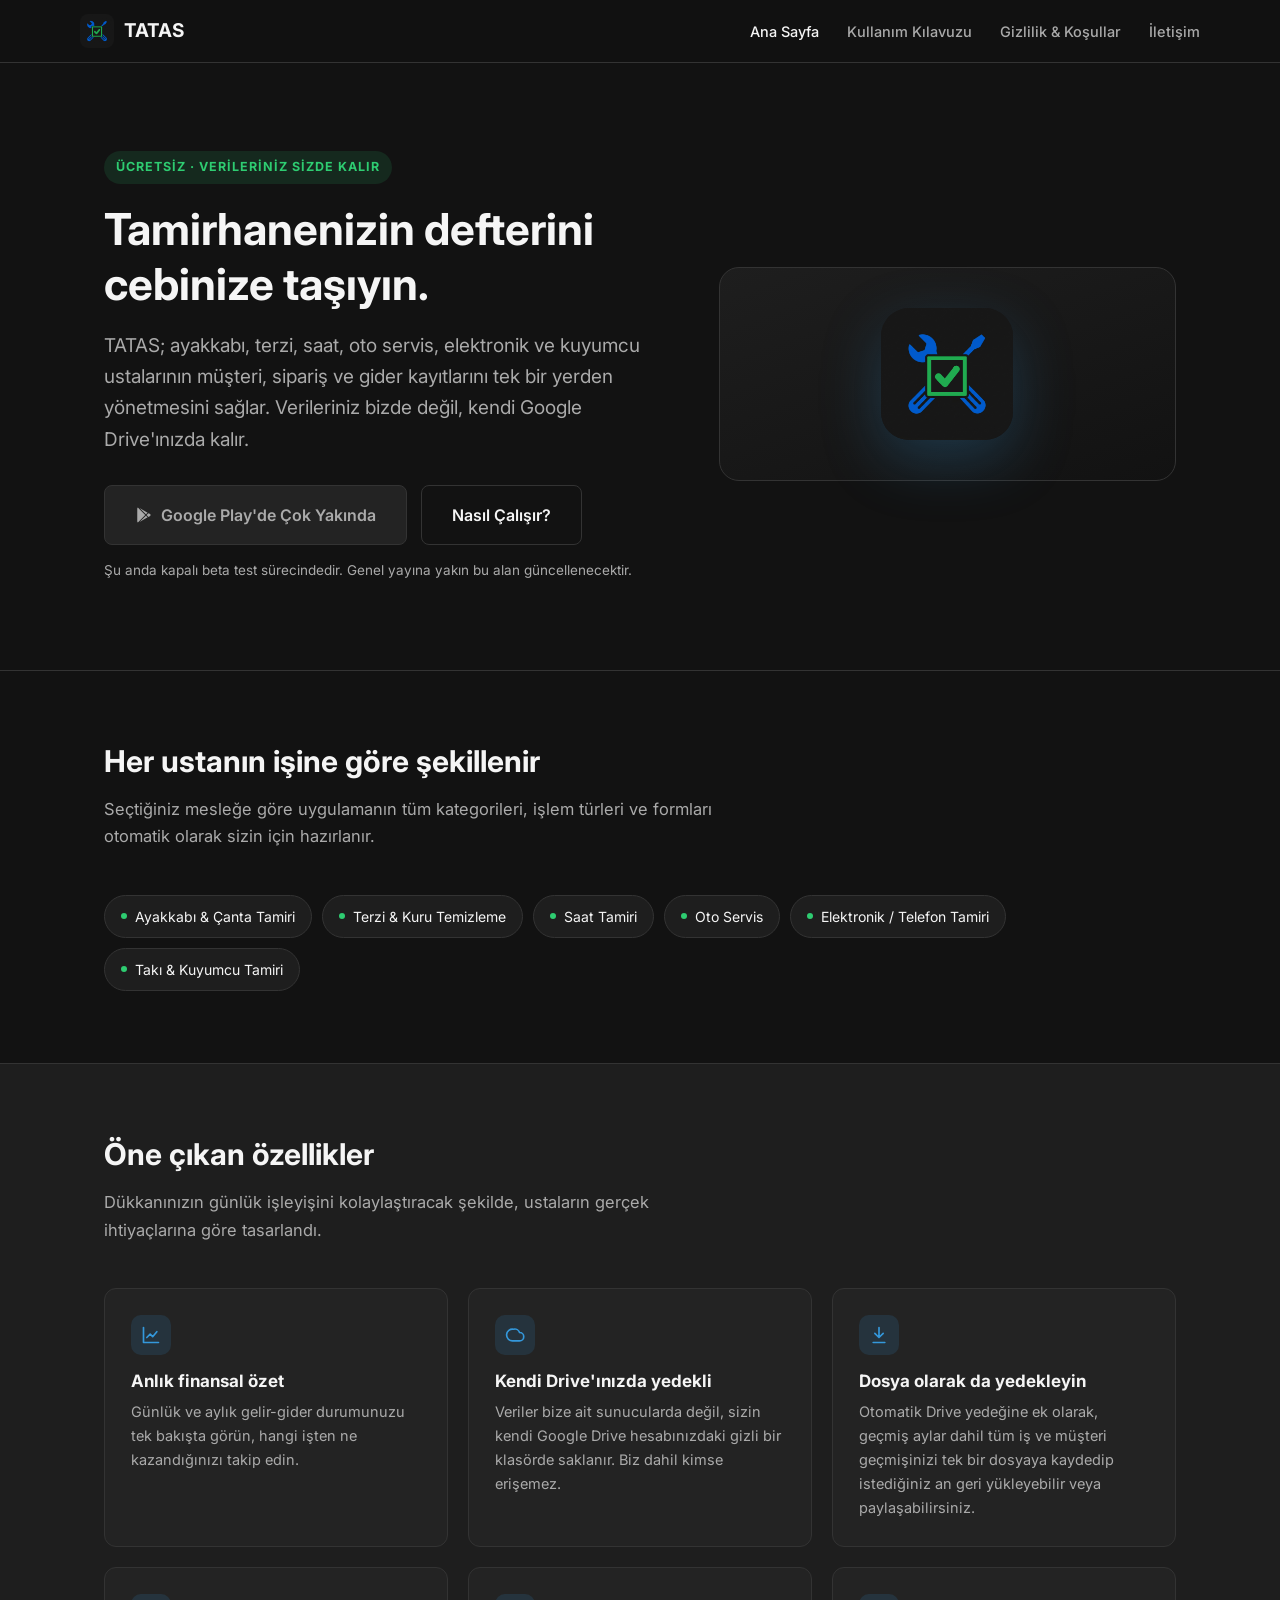
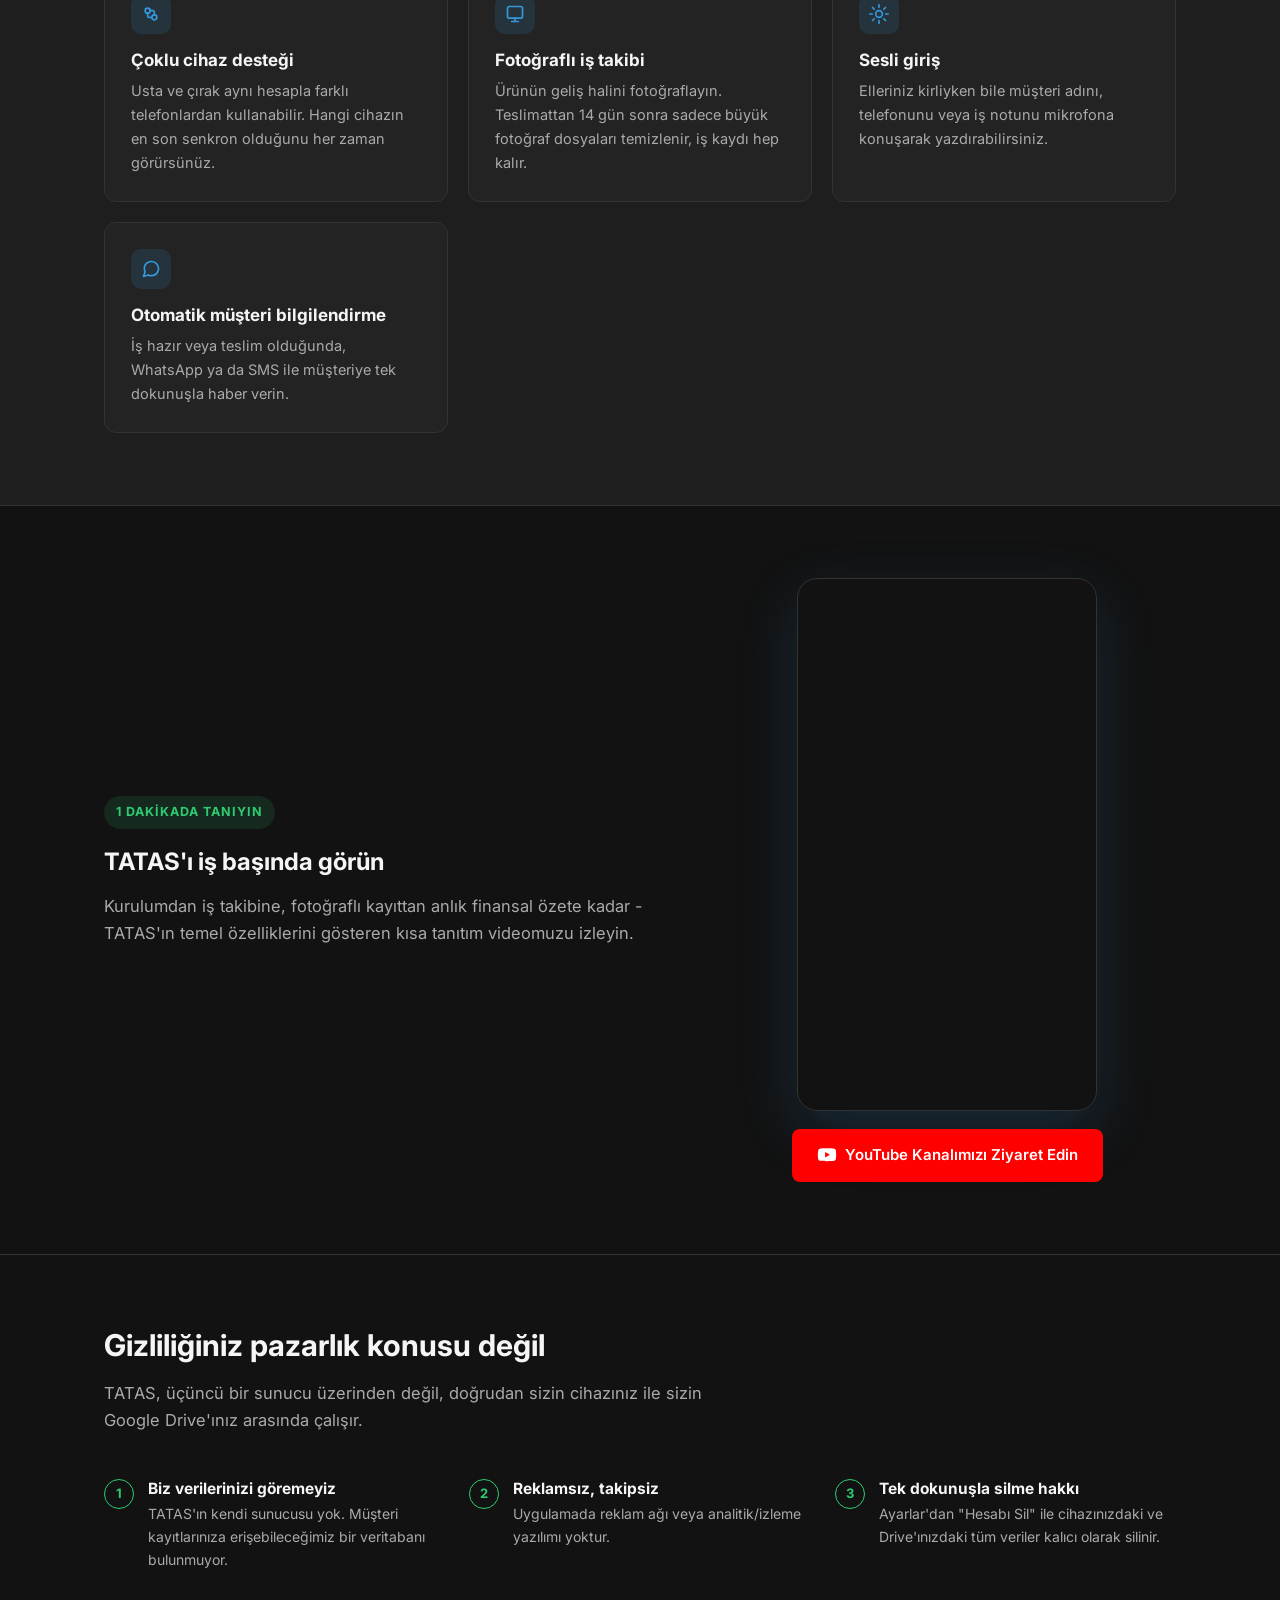
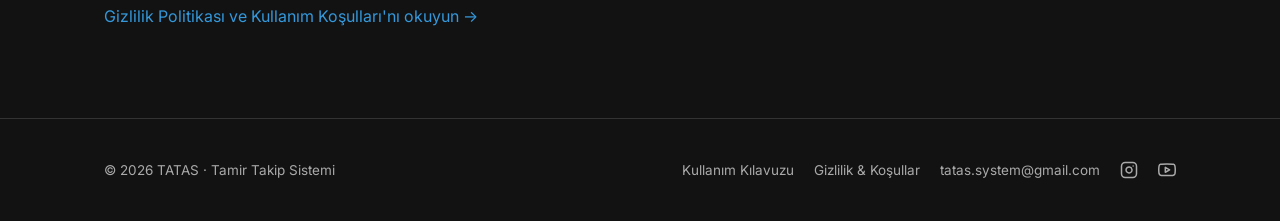
==== commit 2bb07e4a: "YouTube butonunu videonun altina, marka renkli ikonla tasi Buton artik metin paragrafinin altinda de" ====
--- a/index.html
+++ b/index.html
@@ -136,10 +136,15 @@
           <span class="eyebrow">1 Dakikada Tanıyın</span>
           <h2>TATAS'ı iş başında görün</h2>
           <p class="lede" style="font-size:16.5px;">Kurulumdan iş takibine, fotoğraflı kayıttan anlık finansal özete kadar - TATAS'ın temel özelliklerini gösteren kısa tanıtım videomuzu izleyin.</p>
-          <a href="https://www.youtube.com/@TATASAPP" target="_blank" rel="noopener" class="btn btn-outline">YouTube Kanalımızı Ziyaret Edin →</a>
-        </div>
-        <div class="video-embed">
-          <iframe src="https://www.youtube-nocookie.com/embed/5Pk31ocAYTE" title="TATAS - Tamir Takip Sistemi Tanıtım Videosu" loading="lazy" allow="accelerometer; autoplay; clipboard-write; encrypted-media; gyroscope; picture-in-picture" allowfullscreen></iframe>
+        </div>
+        <div class="video-col">
+          <div class="video-embed">
+            <iframe width="315" height="560" src="https://www.youtube-nocookie.com/embed/5Pk31ocAYTE" title="TATAS - Tamir Takip Sistemi Tanıtım Videosu" loading="lazy" allow="accelerometer; autoplay; clipboard-write; encrypted-media; gyroscope; picture-in-picture" allowfullscreen></iframe>
+          </div>
+          <a href="https://www.youtube.com/@TATASAPP" target="_blank" rel="noopener" class="btn btn-youtube">
+            <svg viewBox="0 0 24 24" width="20" height="20"><path fill="#fff" d="M22.54 6.42a2.78 2.78 0 00-1.94-2C18.88 4 12 4 12 4s-6.88 0-8.6.46a2.78 2.78 0 00-1.94 2A29 29 0 001 11.75a29 29 0 00.46 5.33A2.78 2.78 0 003.4 19c1.72.46 8.6.46 8.6.46s6.88 0 8.6-.46a2.78 2.78 0 001.94-2 29 29 0 00.46-5.25 29 29 0 00-.46-5.33z"/><polygon fill="#FF0000" points="9.75 15.02 15.5 11.75 9.75 8.48 9.75 15.02"/></svg>
+            YouTube Kanalımızı Ziyaret Edin
+          </a>
         </div>
       </div>
     </section>
--- a/css/style.css
+++ b/css/style.css
@@ -227,10 +227,10 @@
   gap: 56px;
   align-items: center;
 }
+.video-col { display: flex; flex-direction: column; align-items: center; gap: 18px; }
 .video-embed {
   width: 100%;
   max-width: 300px;
-  margin: 0 auto;
   aspect-ratio: 9 / 16;
   border-radius: 20px;
   overflow: hidden;
@@ -239,9 +239,12 @@
 }
 .video-embed iframe { width: 100%; height: 100%; border: 0; display: block; }
 
+.btn-youtube { background: #FF0000; color: #fff; border-color: transparent; }
+.btn-youtube:hover { background: #E60000; }
+
 @media (max-width: 860px) {
   .video-section { grid-template-columns: 1fr; gap: 32px; }
-  .video-embed { order: -1; }
+  .video-col { order: -1; }
 }
 
 /* ---------------- Sections ---------------- */
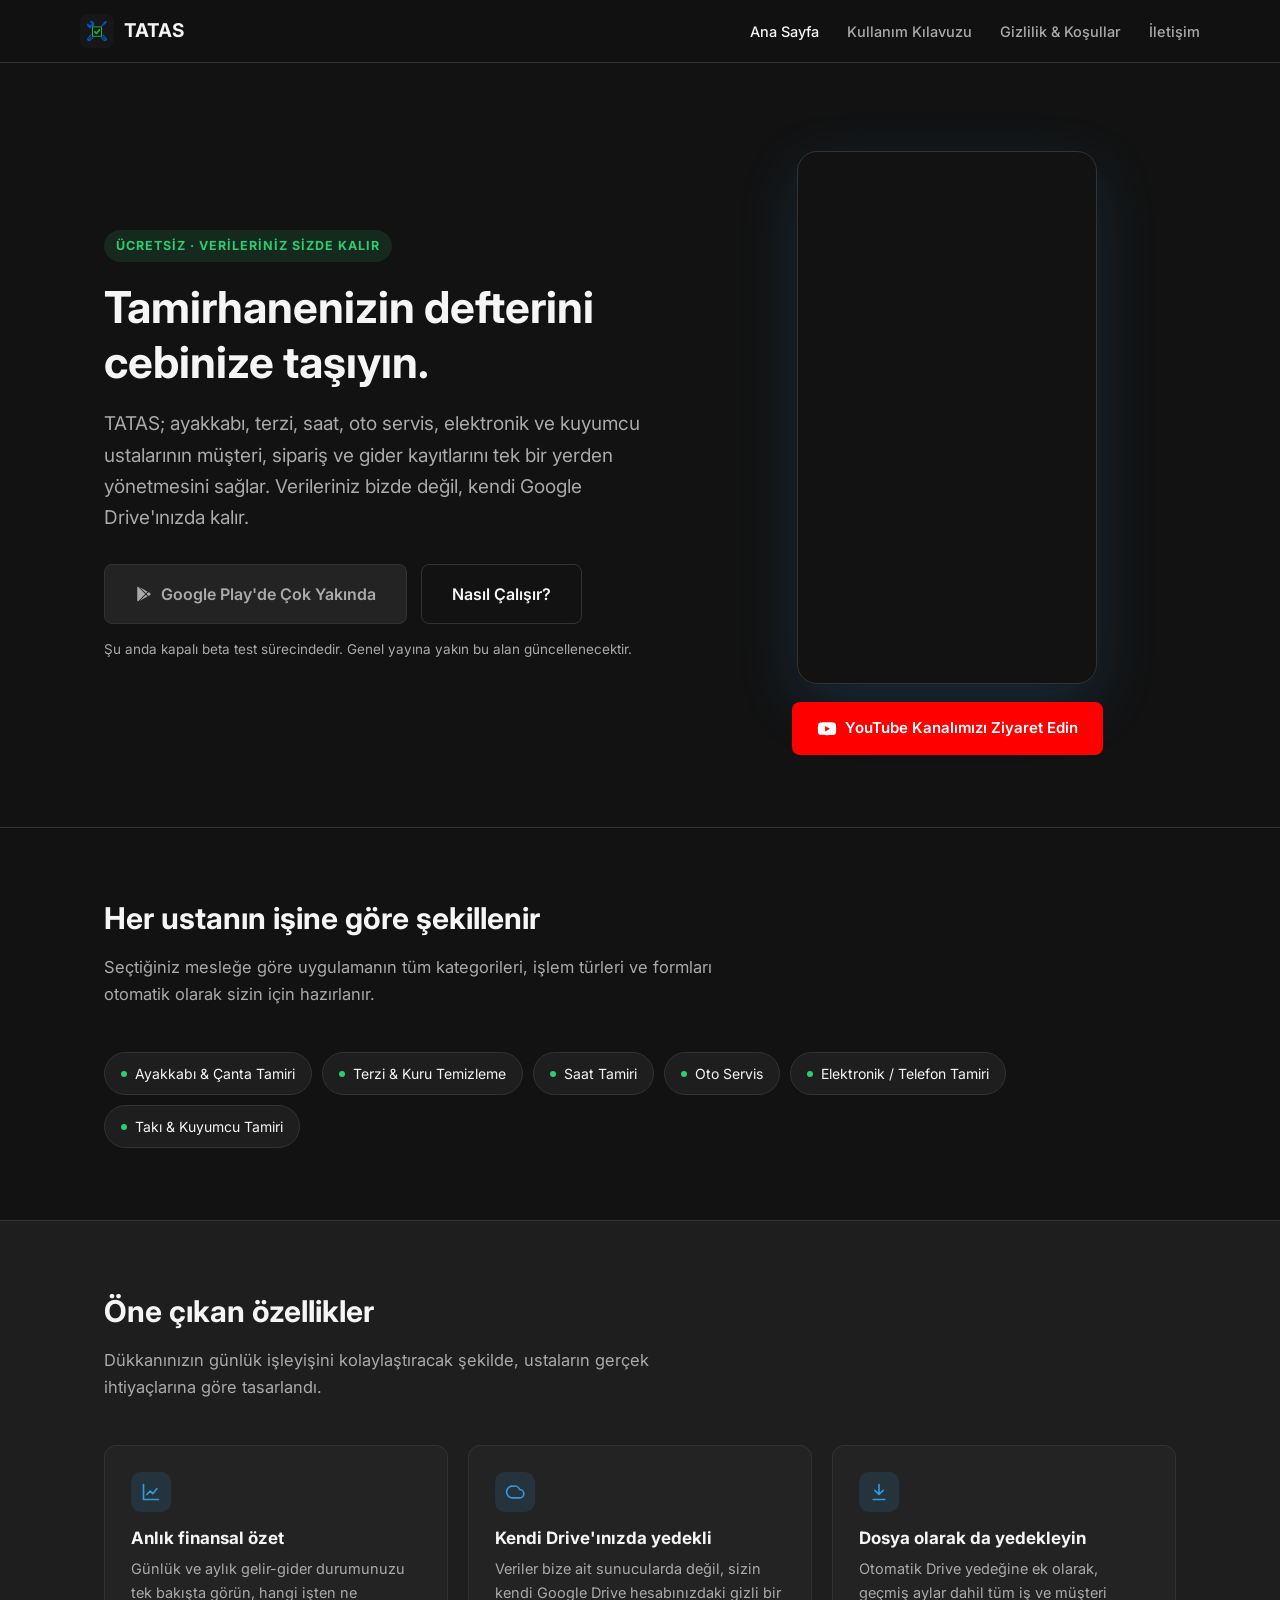
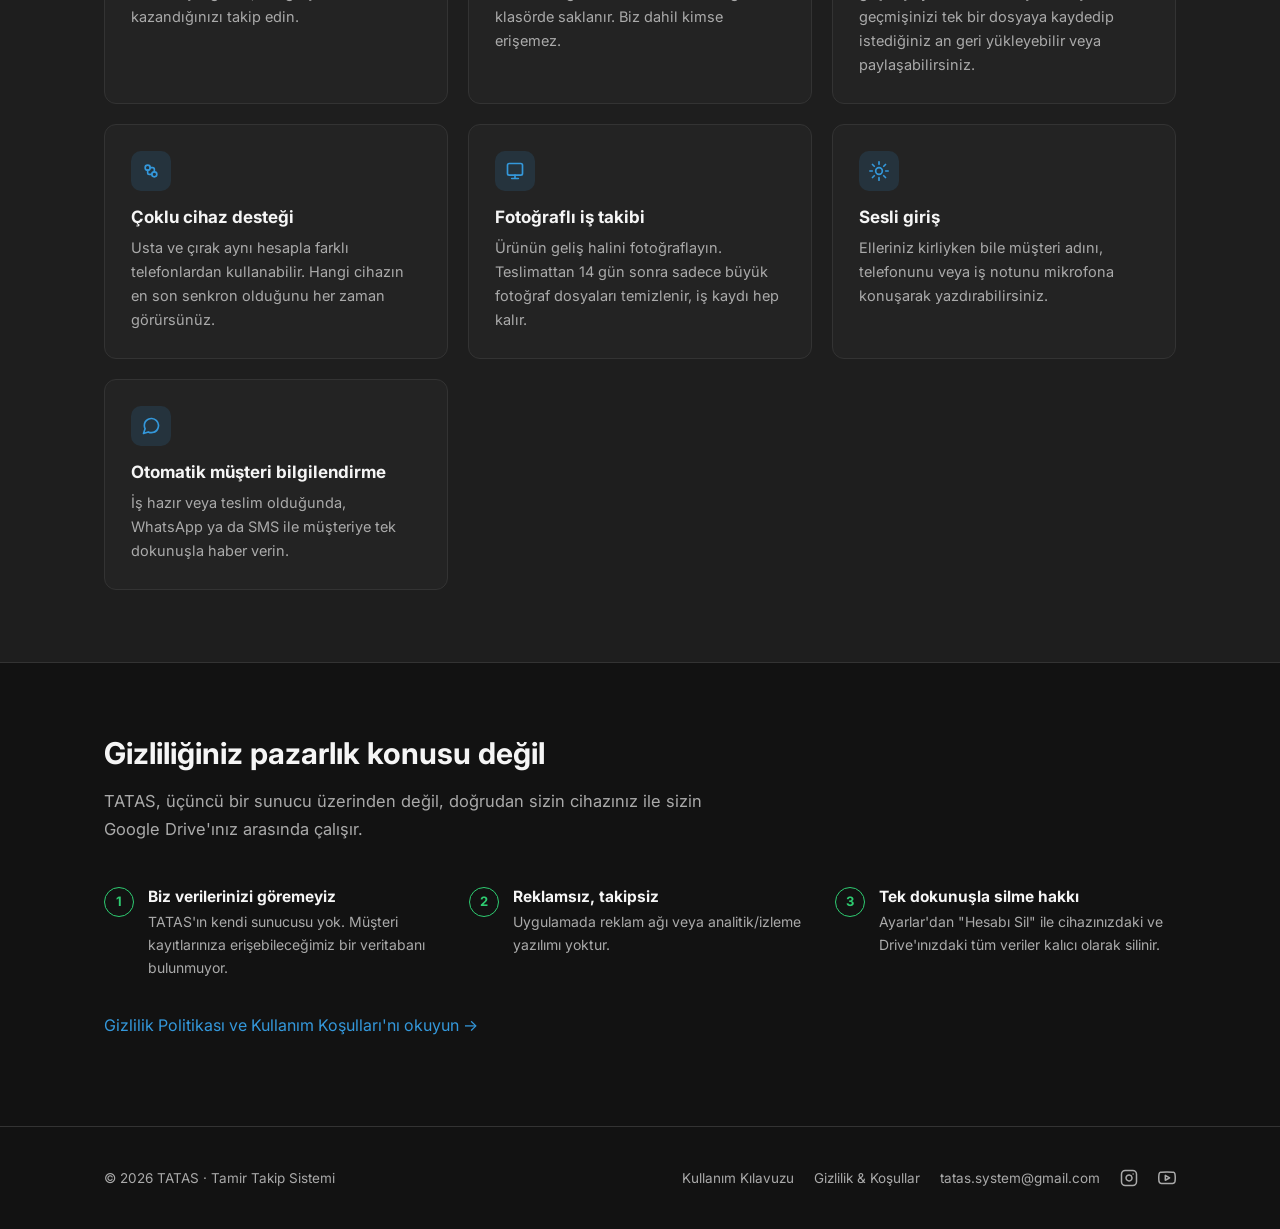
==== commit 64322dc0: "Tanitim videosunu hero alanina tasi, ikonun yerine koy Hero'daki uygulama ikonu kaldirildi, yerine t" ====
--- a/index.html
+++ b/index.html
@@ -50,8 +50,14 @@
           </div>
           <p class="hero-note">Şu anda kapalı beta test sürecindedir. Genel yayına yakın bu alan güncellenecektir.</p>
         </div>
-        <div class="hero-visual">
-          <img src="img/icon.png" alt="TATAS uygulama simgesi">
+        <div class="video-col">
+          <div class="video-embed">
+            <iframe width="315" height="560" src="https://www.youtube-nocookie.com/embed/-VCbC-DBJvA" title="TATAS - Tamir Takip Sistemi Tanıtım Videosu" loading="lazy" allow="accelerometer; autoplay; clipboard-write; encrypted-media; gyroscope; picture-in-picture" allowfullscreen></iframe>
+          </div>
+          <a href="https://www.youtube.com/@TATASAPP" target="_blank" rel="noopener" class="btn btn-youtube">
+            <svg viewBox="0 0 24 24" width="20" height="20"><path fill="#fff" d="M22.54 6.42a2.78 2.78 0 00-1.94-2C18.88 4 12 4 12 4s-6.88 0-8.6.46a2.78 2.78 0 00-1.94 2A29 29 0 001 11.75a29 29 0 00.46 5.33A2.78 2.78 0 003.4 19c1.72.46 8.6.46 8.6.46s6.88 0 8.6-.46a2.78 2.78 0 001.94-2 29 29 0 00.46-5.25 29 29 0 00-.46-5.33z"/><polygon fill="#FF0000" points="9.75 15.02 15.5 11.75 9.75 8.48 9.75 15.02"/></svg>
+            YouTube Kanalımızı Ziyaret Edin
+          </a>
         </div>
       </div>
     </section>
@@ -129,26 +135,6 @@
       </div>
     </section>
 
-    <!-- ================= TANITIM VİDEOSU ================= -->
-    <section class="section section-border">
-      <div class="container video-section">
-        <div>
-          <span class="eyebrow">1 Dakikada Tanıyın</span>
-          <h2>TATAS'ı iş başında görün</h2>
-          <p class="lede" style="font-size:16.5px;">Kurulumdan iş takibine, fotoğraflı kayıttan anlık finansal özete kadar - TATAS'ın temel özelliklerini gösteren kısa tanıtım videomuzu izleyin.</p>
-        </div>
-        <div class="video-col">
-          <div class="video-embed">
-            <iframe width="315" height="560" src="https://www.youtube-nocookie.com/embed/5Pk31ocAYTE" title="TATAS - Tamir Takip Sistemi Tanıtım Videosu" loading="lazy" allow="accelerometer; autoplay; clipboard-write; encrypted-media; gyroscope; picture-in-picture" allowfullscreen></iframe>
-          </div>
-          <a href="https://www.youtube.com/@TATASAPP" target="_blank" rel="noopener" class="btn btn-youtube">
-            <svg viewBox="0 0 24 24" width="20" height="20"><path fill="#fff" d="M22.54 6.42a2.78 2.78 0 00-1.94-2C18.88 4 12 4 12 4s-6.88 0-8.6.46a2.78 2.78 0 00-1.94 2A29 29 0 001 11.75a29 29 0 00.46 5.33A2.78 2.78 0 003.4 19c1.72.46 8.6.46 8.6.46s6.88 0 8.6-.46a2.78 2.78 0 001.94-2 29 29 0 00.46-5.25 29 29 0 00-.46-5.33z"/><polygon fill="#FF0000" points="9.75 15.02 15.5 11.75 9.75 8.48 9.75 15.02"/></svg>
-            YouTube Kanalımızı Ziyaret Edin
-          </a>
-        </div>
-      </div>
-    </section>
-
     <!-- ================= GÜVEN ================= -->
     <section class="section">
       <div class="container">
--- a/css/style.css
+++ b/css/style.css
@@ -202,31 +202,13 @@
 .hero-actions { display: flex; align-items: center; gap: 14px; flex-wrap: wrap; margin-bottom: 14px; }
 .hero-note { font-size: 13.5px; color: var(--text-secondary); }
 
-.hero-visual {
-  background: linear-gradient(160deg, var(--surface) 0%, var(--bg) 100%);
-  border: 1px solid var(--border);
-  border-radius: 20px;
-  padding: 40px;
-  display: flex;
-  align-items: center;
-  justify-content: center;
-}
-.hero-visual img { width: 132px; height: 132px; border-radius: 28px; box-shadow: 0 20px 60px rgba(52, 152, 219, 0.25); }
-
 @media (max-width: 860px) {
   .hero { padding: 56px 0 48px; }
   .hero-inner { grid-template-columns: 1fr; gap: 32px; }
   .hero h1 { font-size: 32px; }
-  .hero-visual { order: -1; padding: 28px; }
-  .hero-visual img { width: 92px; height: 92px; }
-}
-
-.video-section {
-  display: grid;
-  grid-template-columns: 1.1fr 0.9fr;
-  gap: 56px;
-  align-items: center;
-}
+  .video-col { order: -1; }
+}
+
 .video-col { display: flex; flex-direction: column; align-items: center; gap: 18px; }
 .video-embed {
   width: 100%;
@@ -241,11 +223,6 @@
 
 .btn-youtube { background: #FF0000; color: #fff; border-color: transparent; }
 .btn-youtube:hover { background: #E60000; }
-
-@media (max-width: 860px) {
-  .video-section { grid-template-columns: 1fr; gap: 32px; }
-  .video-col { order: -1; }
-}
 
 /* ---------------- Sections ---------------- */
 
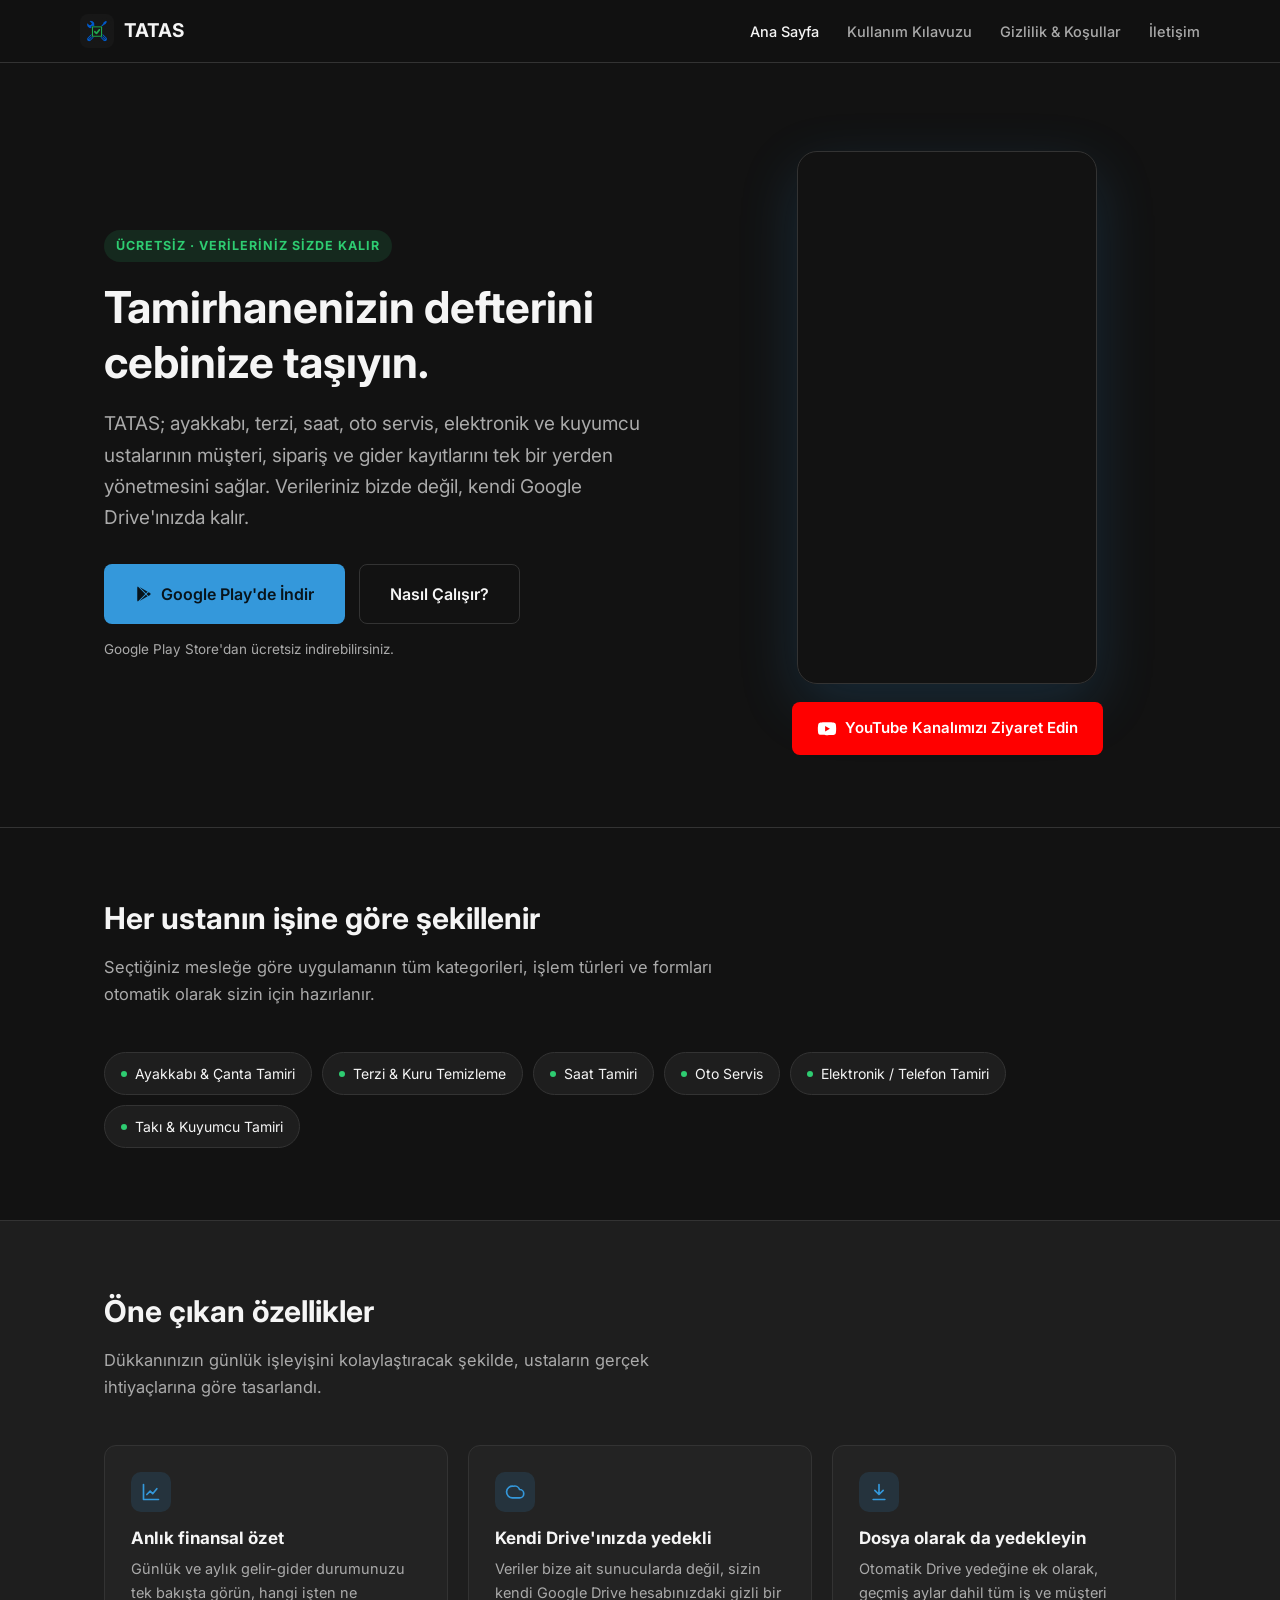
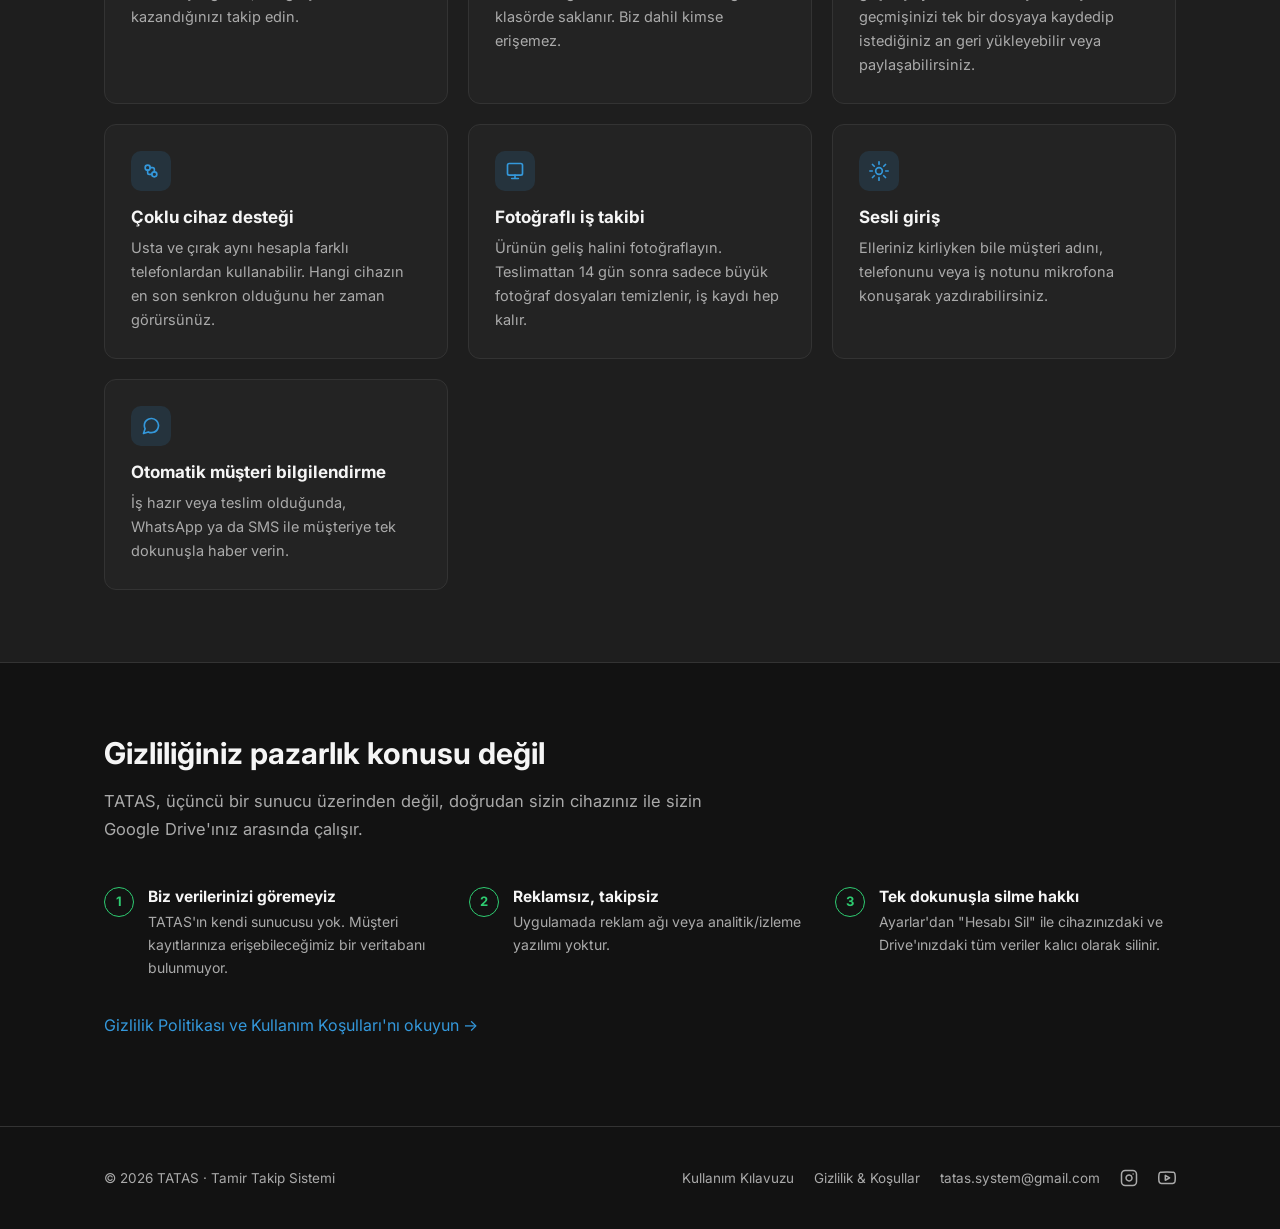
==== commit 0ea3203f: "Google Play butonunu aktif et, gercek magaza linkine bagla Uygulama artik Play Store'da yayinda oldu" ====
--- a/index.html
+++ b/index.html
@@ -41,14 +41,13 @@
           <h1>Tamirhanenizin defterini cebinize taşıyın.</h1>
           <p class="lede">TATAS; ayakkabı, terzi, saat, oto servis, elektronik ve kuyumcu ustalarının müşteri, sipariş ve gider kayıtlarını tek bir yerden yönetmesini sağlar. Verileriniz bizde değil, kendi Google Drive'ınızda kalır.</p>
           <div class="hero-actions">
-            <!-- Google Play yayına alındığında bu butonu gerçek mağaza linkine bağlayın. -->
-            <a href="#" class="btn btn-disabled btn-lg" aria-disabled="true">
+            <a href="https://play.google.com/store/apps/details?id=com.tatas.app" target="_blank" rel="noopener" class="btn btn-primary btn-lg">
               <svg width="18" height="18" viewBox="0 0 24 24" fill="currentColor"><path d="M3 20.5v-17c0-.59.34-1.11.84-1.35L13.69 12l-9.85 9.85c-.5-.24-.84-.76-.84-1.35zM16.81 15.12L6.05 21.34l8.49-8.49 2.27 2.27zM20.16 10.81c.35.28.58.71.58 1.19s-.22.9-.57 1.18l-2.29 1.32-2.5-2.5 2.5-2.5 2.28 1.31zM6.05 2.66l10.76 6.22-2.27 2.27L6.05 2.66z"/></svg>
-              Google Play'de Çok Yakında
+              Google Play'de İndir
             </a>
             <a href="kullanim-kilavuzu.html" class="btn btn-outline btn-lg">Nasıl Çalışır?</a>
           </div>
-          <p class="hero-note">Şu anda kapalı beta test sürecindedir. Genel yayına yakın bu alan güncellenecektir.</p>
+          <p class="hero-note">Google Play Store'dan ücretsiz indirebilirsiniz.</p>
         </div>
         <div class="video-col">
           <div class="video-embed">
--- a/css/style.css
+++ b/css/style.css
@@ -378,6 +378,39 @@
   .step { grid-template-columns: 1fr; gap: 10px; }
 }
 
+/* ---------------- Guide video grid ---------------- */
+
+.video-grid {
+  display: grid;
+  grid-template-columns: repeat(3, 1fr);
+  gap: 28px;
+}
+@media (max-width: 900px) { .video-grid { grid-template-columns: repeat(2, 1fr); } }
+@media (max-width: 600px) { .video-grid { grid-template-columns: 1fr; } }
+
+.video-card {
+  background: var(--surface);
+  border: 1px solid var(--border);
+  border-radius: var(--radius);
+  padding: 20px;
+}
+.video-card .video-embed {
+  max-width: none;
+  margin-bottom: 18px;
+  box-shadow: none;
+}
+.video-card .badge {
+  display: inline-block;
+  color: var(--secondary);
+  font-size: 12px;
+  font-weight: 700;
+  letter-spacing: 0.06em;
+  text-transform: uppercase;
+  margin-bottom: 8px;
+}
+.video-card h3 { font-size: 17px; margin-bottom: 8px; }
+.video-card p { color: var(--text-secondary); font-size: 14.5px; margin-bottom: 0; }
+
 /* ---------------- FAQ ---------------- */
 
 .faq-item { border-bottom: 1px solid var(--border); padding: 20px 0; }
